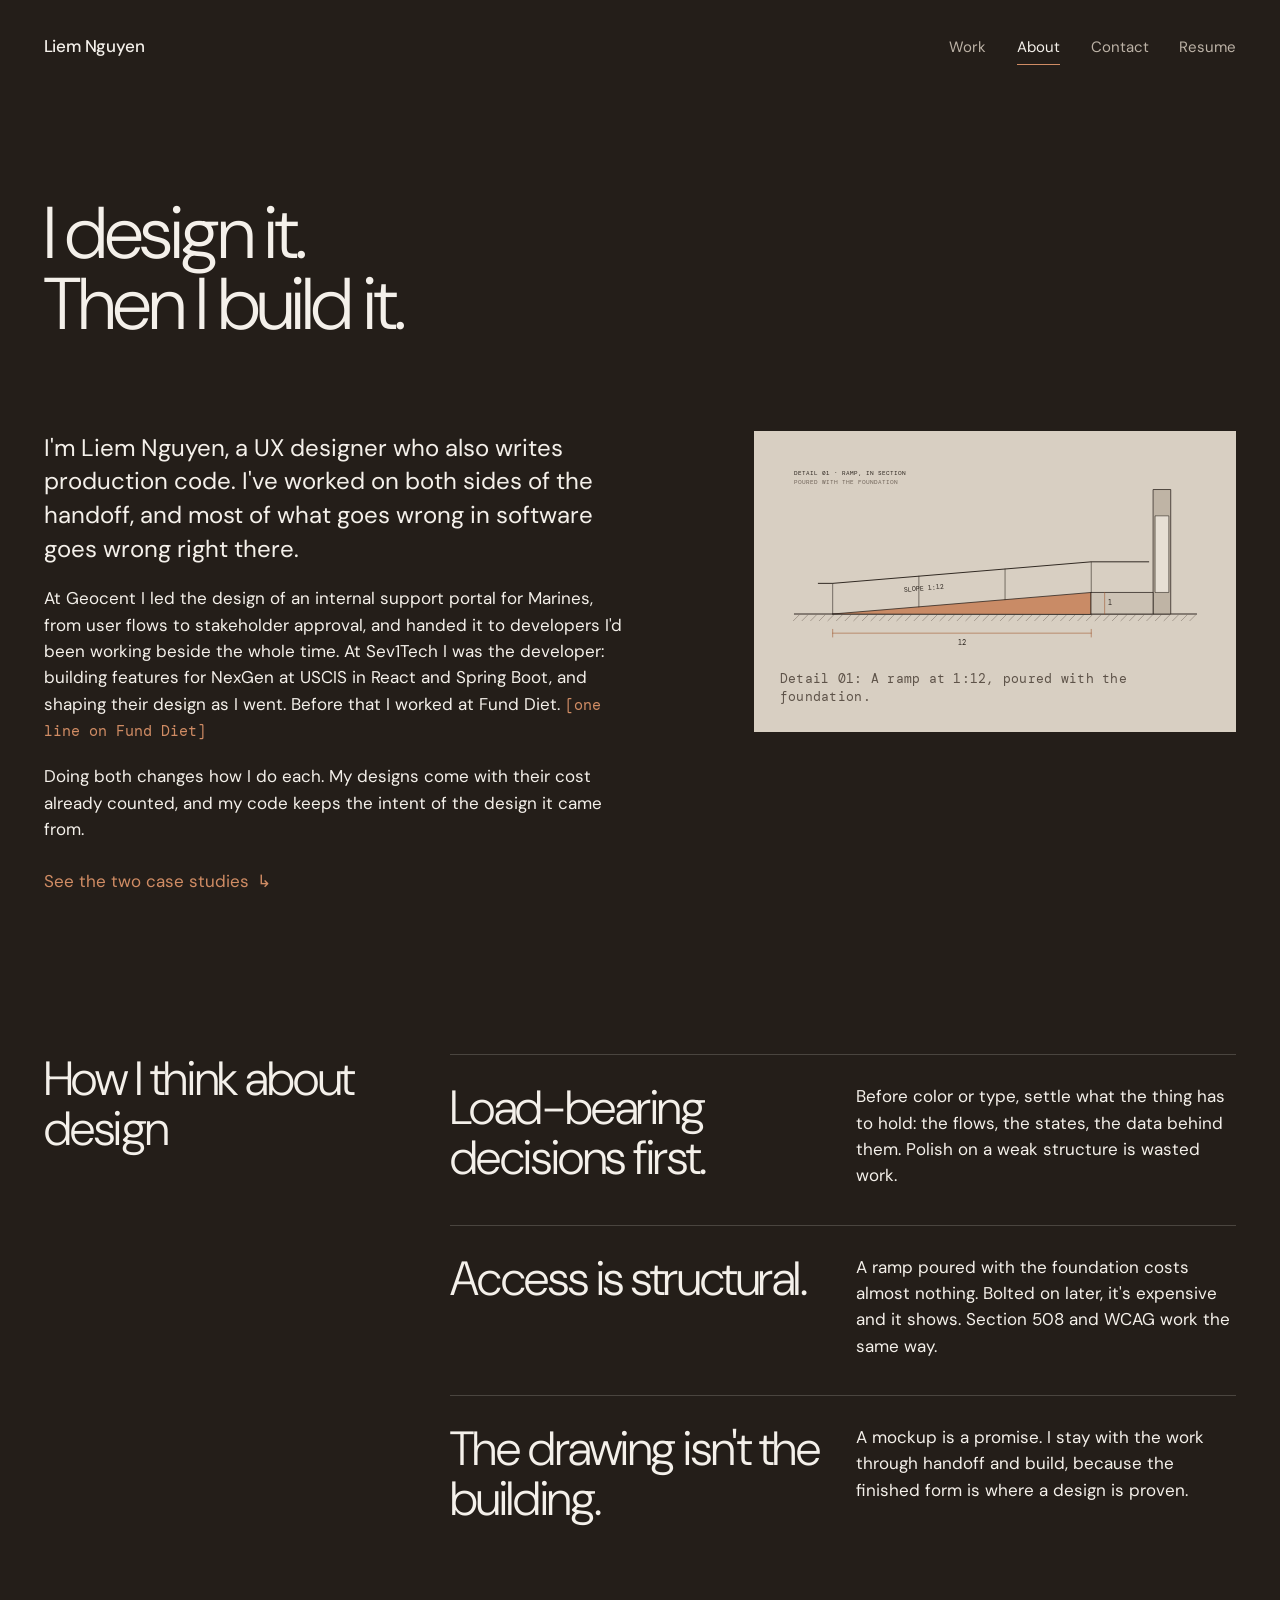
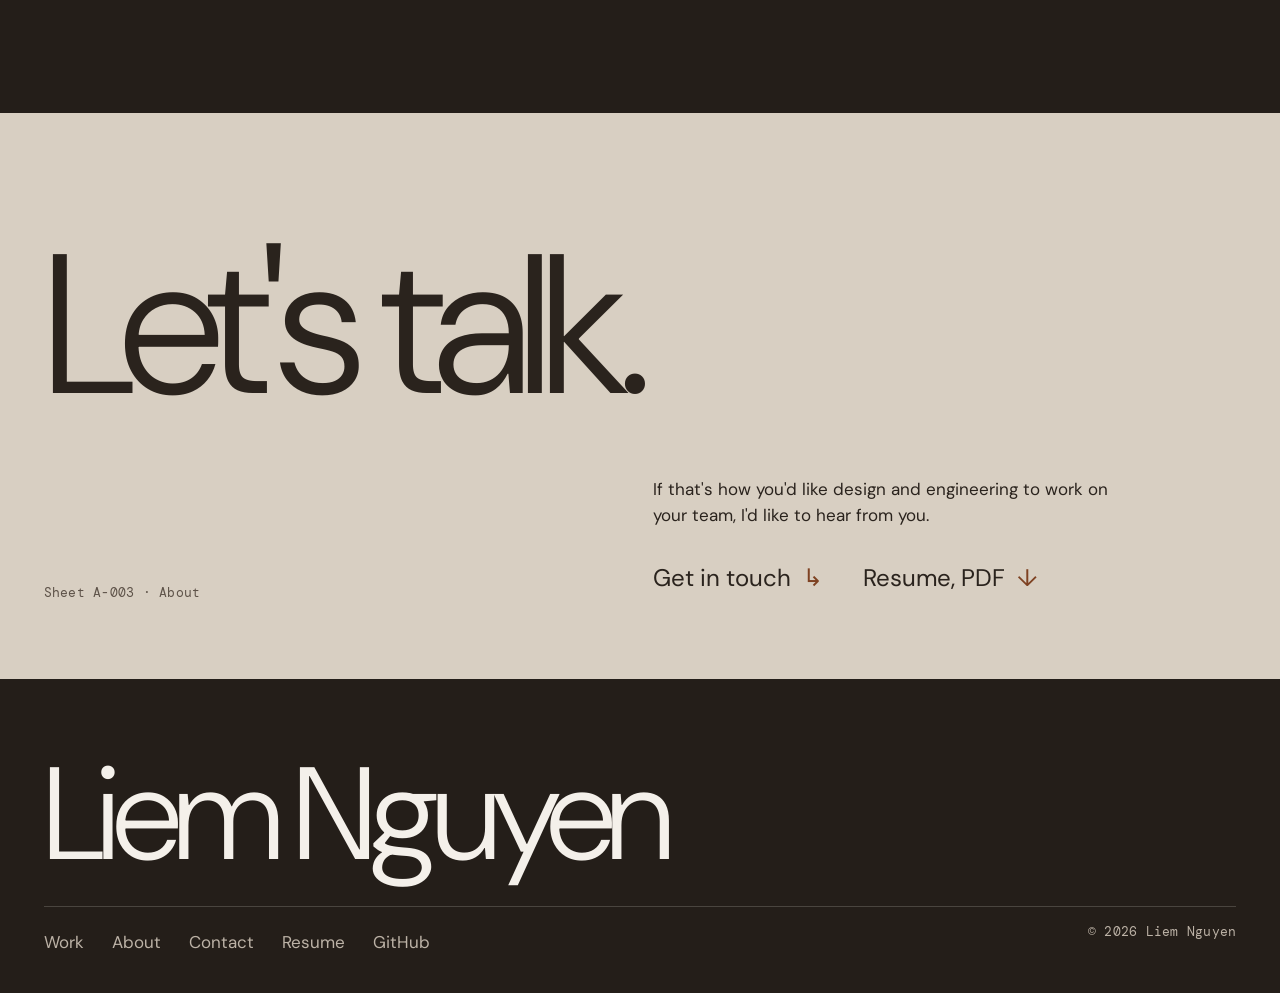
==== about.html @ 9d51a9f9 "Add resume site: Home, Work, About, Contact, printable resume Dark "software as architecture" design" ====
<!doctype html>
<html lang="en">
<head>
  <meta charset="utf-8">
  <meta name="viewport" content="width=device-width, initial-scale=1">
  <title>About · Liem Nguyen</title>
  <meta name="description" content="Liem Nguyen designs software and then builds it. How he thinks about design, structure and accessibility.">
  <meta name="theme-color" content="#241E19">
  <link rel="icon" href="assets/favicon.svg" type="image/svg+xml">
  <link rel="preconnect" href="https://fonts.googleapis.com">
  <link rel="preconnect" href="https://fonts.gstatic.com" crossorigin>
  <link rel="stylesheet" href="https://fonts.googleapis.com/css2?family=DM+Mono:wght@400&family=DM+Sans:opsz,wght@9..40,200..600&display=swap">
  <link rel="stylesheet" href="assets/css/site.css">
  <script src="assets/js/site.js" defer></script>
</head>
<body>
  <a class="skip" href="#main">Skip to content</a>
  <header class="site-header">
    <a class="wordmark" href="index.html">Liem Nguyen</a>
    <nav class="nav" aria-label="Primary">
      <a href="work.html">Work</a>
      <a href="about.html" aria-current="page">About</a>
      <a href="contact.html">Contact</a>
      <a href="resume.html">Resume</a>
    </nav>
  </header>

  <main id="main" class="wrap">
    <div class="page-head grid" data-reveal>
      <h1 class="display"><span>I design it.</span><span>Then I build it.</span></h1>
    </div>

    <div class="grid about-body">
      <div class="prose" data-reveal>
        <p>I'm Liem Nguyen, a UX designer who also writes production code. I've worked on both sides of the handoff, and most of what goes wrong in software goes wrong right there.</p>
        <p>At Geocent I led the design of an internal support portal for Marines, from user flows to stakeholder approval, and handed it to developers I'd been working beside the whole time. At Sev1Tech I was the developer: building features for NexGen at USCIS in React and Spring Boot, and shaping their design as I went. Before that I worked at Fund Diet. <span class="tbd">[one line on Fund Diet]</span></p>
        <p>Doing both changes how I do each. My designs come with their cost already counted, and my code keeps the intent of the design it came from.</p>
        <p><a class="link" href="work.html">See the two case studies <span class="arrow" aria-hidden="true">↳</span></a></p>
      </div>
      <figure class="plate on-paper plate-reveal">
        <!--fig:ramp--><svg class="drawing drawing--ramp" viewBox="0 0 900 420" role="img" aria-label="Section drawing of an accessible ramp rising at a slope of 1 to 12 to a level landing and a doorway, with a continuous handrail." preserveAspectRatio="xMidYMid meet" font-family="'DM Mono', ui-monospace, monospace"><g fill="none" stroke="#2A231D" stroke-width="1.2" stroke-linejoin="round" stroke-linecap="round"><line x1="30" y1="330" x2="870" y2="330" stroke-width="2"/><line x1="40" y1="332" x2="28" y2="344" stroke="#6E6257" stroke-width="1"/><line x1="58" y1="332" x2="46" y2="344" stroke="#6E6257" stroke-width="1"/><line x1="76" y1="332" x2="64" y2="344" stroke="#6E6257" stroke-width="1"/><line x1="94" y1="332" x2="82" y2="344" stroke="#6E6257" stroke-width="1"/><line x1="112" y1="332" x2="100" y2="344" stroke="#6E6257" stroke-width="1"/><line x1="130" y1="332" x2="118" y2="344" stroke="#6E6257" stroke-width="1"/><line x1="148" y1="332" x2="136" y2="344" stroke="#6E6257" stroke-width="1"/><line x1="166" y1="332" x2="154" y2="344" stroke="#6E6257" stroke-width="1"/><line x1="184" y1="332" x2="172" y2="344" stroke="#6E6257" stroke-width="1"/><line x1="202" y1="332" x2="190" y2="344" stroke="#6E6257" stroke-width="1"/><line x1="220" y1="332" x2="208" y2="344" stroke="#6E6257" stroke-width="1"/><line x1="238" y1="332" x2="226" y2="344" stroke="#6E6257" stroke-width="1"/><line x1="256" y1="332" x2="244" y2="344" stroke="#6E6257" stroke-width="1"/><line x1="274" y1="332" x2="262" y2="344" stroke="#6E6257" stroke-width="1"/><line x1="292" y1="332" x2="280" y2="344" stroke="#6E6257" stroke-width="1"/><line x1="310" y1="332" x2="298" y2="344" stroke="#6E6257" stroke-width="1"/><line x1="328" y1="332" x2="316" y2="344" stroke="#6E6257" stroke-width="1"/><line x1="346" y1="332" x2="334" y2="344" stroke="#6E6257" stroke-width="1"/><line x1="364" y1="332" x2="352" y2="344" stroke="#6E6257" stroke-width="1"/><line x1="382" y1="332" x2="370" y2="344" stroke="#6E6257" stroke-width="1"/><line x1="400" y1="332" x2="388" y2="344" stroke="#6E6257" stroke-width="1"/><line x1="418" y1="332" x2="406" y2="344" stroke="#6E6257" stroke-width="1"/><line x1="436" y1="332" x2="424" y2="344" stroke="#6E6257" stroke-width="1"/><line x1="454" y1="332" x2="442" y2="344" stroke="#6E6257" stroke-width="1"/><line x1="472" y1="332" x2="460" y2="344" stroke="#6E6257" stroke-width="1"/><line x1="490" y1="332" x2="478" y2="344" stroke="#6E6257" stroke-width="1"/><line x1="508" y1="332" x2="496" y2="344" stroke="#6E6257" stroke-width="1"/><line x1="526" y1="332" x2="514" y2="344" stroke="#6E6257" stroke-width="1"/><line x1="544" y1="332" x2="532" y2="344" stroke="#6E6257" stroke-width="1"/><line x1="562" y1="332" x2="550" y2="344" stroke="#6E6257" stroke-width="1"/><line x1="580" y1="332" x2="568" y2="344" stroke="#6E6257" stroke-width="1"/><line x1="598" y1="332" x2="586" y2="344" stroke="#6E6257" stroke-width="1"/><line x1="616" y1="332" x2="604" y2="344" stroke="#6E6257" stroke-width="1"/><line x1="634" y1="332" x2="622" y2="344" stroke="#6E6257" stroke-width="1"/><line x1="652" y1="332" x2="640" y2="344" stroke="#6E6257" stroke-width="1"/><line x1="670" y1="332" x2="658" y2="344" stroke="#6E6257" stroke-width="1"/><line x1="688" y1="332" x2="676" y2="344" stroke="#6E6257" stroke-width="1"/><line x1="706" y1="332" x2="694" y2="344" stroke="#6E6257" stroke-width="1"/><line x1="724" y1="332" x2="712" y2="344" stroke="#6E6257" stroke-width="1"/><line x1="742" y1="332" x2="730" y2="344" stroke="#6E6257" stroke-width="1"/><line x1="760" y1="332" x2="748" y2="344" stroke="#6E6257" stroke-width="1"/><line x1="778" y1="332" x2="766" y2="344" stroke="#6E6257" stroke-width="1"/><line x1="796" y1="332" x2="784" y2="344" stroke="#6E6257" stroke-width="1"/><line x1="814" y1="332" x2="802" y2="344" stroke="#6E6257" stroke-width="1"/><line x1="832" y1="332" x2="820" y2="344" stroke="#6E6257" stroke-width="1"/><line x1="850" y1="332" x2="838" y2="344" stroke="#6E6257" stroke-width="1"/><line x1="868" y1="332" x2="856" y2="344" stroke="#6E6257" stroke-width="1"/><polygon points="110,330 650,285 650,330" fill="#C98B66" stroke-width="1.6"/><rect x="650" y="285" width="130" height="45" fill="#CDC3B5" stroke-width="1.6"/><rect x="780" y="70" width="36" height="260" fill="#BFB4A5" stroke-width="1.6"/><rect x="784" y="125" width="28" height="160" fill="#E6DFD4"/><polyline points="80,266 110,266 650,221 770,221" stroke-width="2"/><line x1="110" y1="330" x2="110" y2="266"/><line x1="290" y1="315" x2="290" y2="251"/><line x1="470" y1="300" x2="470" y2="236"/><line x1="650" y1="285" x2="650" y2="221"/><g stroke="#A0582F"><line x1="110" y1="370" x2="650" y2="370"/><line x1="110" y1="362" x2="110" y2="378"/><line x1="650" y1="362" x2="650" y2="378"/><line x1="678" y1="330" x2="678" y2="285" stroke="#A0582F"/></g><text x="380" y="394" font-size="14" text-anchor="middle" fill="#2A231D" stroke="none">12</text><text x="686" y="312" font-size="14" fill="#2A231D" stroke="none">1</text><text x="260" y="284" font-size="14" fill="#2A231D" stroke="none" transform="rotate(-4.8 260 284)">SLOPE 1:12</text><text x="30" y="40" font-size="13" fill="#2A231D" stroke="none">DETAIL 01 · RAMP, IN SECTION</text><text x="30" y="58" font-size="12" fill="#6E6257" stroke="none">POURED WITH THE FOUNDATION</text></g></svg><!--/fig:ramp-->
        <figcaption class="label">Detail 01: A ramp at 1:12, poured with the foundation.</figcaption>
      </figure>
    </div>

    <section class="grid principles" aria-labelledby="pov-title">
      <div class="principles__head" data-reveal>
        <h2 id="pov-title" class="h2">How I think about design</h2>
      </div>
      <ol data-reveal>
        <li>
          <h3>Load-bearing decisions first.</h3>
          <p>Before color or type, settle what the thing has to hold: the flows, the states, the data behind them. Polish on a weak structure is wasted work.</p>
        </li>
        <li>
          <h3>Access is structural.</h3>
          <p>A ramp poured with the foundation costs almost nothing. Bolted on later, it's expensive and it shows. Section 508 and WCAG work the same way.</p>
        </li>
        <li>
          <h3>The drawing isn't the building.</h3>
          <p>A mockup is a promise. I stay with the work through handoff and build, because the finished form is where a design is proven.</p>
        </li>
      </ol>
    </section>
  </main>

  <section class="closing on-paper" aria-labelledby="cta-title">
    <div class="wrap grid">
      <h2 id="cta-title" class="monument" data-reveal><span>Let's talk.</span></h2>
      <p class="label">Sheet A-003 · About</p>
      <div class="closing__body" data-reveal>
        <p>If that's how you'd like design and engineering to work on your team, I'd like to hear from you.</p>
        <div class="closing__links">
          <a class="link" href="contact.html">Get in touch <span class="arrow" aria-hidden="true">↳</span></a>
          <a class="link" href="assets/Liem-Nguyen-Resume.pdf" download>Resume, PDF <span class="arrow" aria-hidden="true">↓</span></a>
        </div>
      </div>
    </div>
  </section>

  <footer class="site-footer">
    <p class="site-footer__name" aria-hidden="true">Liem Nguyen</p>
    <div class="site-footer__row">
      <ul aria-label="Footer">
        <li><a href="work.html">Work</a></li>
        <li><a href="about.html">About</a></li>
        <li><a href="contact.html">Contact</a></li>
        <li><a href="resume.html">Resume</a></li>
        <li><a href="https://github.com/leithemaster">GitHub</a></li>
      </ul>
      <p class="label">© 2026 Liem Nguyen</p>
    </div>
  </footer>
</body>
</html>
---- assets/css/site.css ----
﻿/* Liem Nguyen — site styles
   Ground: warm near-black. Ink: off-white. Plates: travertine paper. Accent: terracotta, links and emphasis only. */

:root {
  --ground: #241E19;
  --surface: #2C251F;
  --surface-2: #352D26;
  --ink: #F4F0EA;
  --ink-soft: #BCB2A6;      /* 7:1 on ground */
  --line: rgba(244, 240, 234, 0.18);
  --accent: #D08C64;        /* 5.9:1 on ground */
  --paper: #D8CFC2;         /* travertine */
  --paper-ink: #2A231D;
  --paper-soft: #5E5349;    /* 5.4:1 on paper */
  --paper-accent: #7E4222;  /* 5.1:1 on paper */

  --sans: 'DM Sans', ui-sans-serif, system-ui, sans-serif;
  --mono: 'DM Mono', ui-monospace, 'SFMono-Regular', Menlo, monospace;

  --t-label: 0.8125rem;                          /* 13px, mono labels only */
  --t-body: 1.0625rem;                           /* 17px */
  --t-lead: clamp(1.25rem, 1.05rem + 0.6vw, 1.5rem);
  --t-h2: clamp(2rem, 1.4rem + 2vw, 3.25rem);
  --t-display: clamp(2.375rem, 0.9rem + 4.6vw, 5.25rem);
  --t-monument: clamp(5.5rem, 2rem + 13vw, 15rem);

  --m: clamp(20px, 3.4vw, 56px);                 /* page margin */
  --gap: clamp(16px, 2vw, 32px);                 /* grid gap */
  --section: clamp(112px, 12vw, 208px);          /* space between sections */

  --ease: cubic-bezier(0.22, 0.61, 0.36, 1);
  --slow: 900ms;
  color-scheme: dark;
}

*, *::before, *::after { box-sizing: border-box; }
html { -webkit-text-size-adjust: 100%; text-size-adjust: 100%; scroll-behavior: smooth; }
@media (prefers-reduced-motion: reduce) { html { scroll-behavior: auto; } }
body {
  margin: 0;
  background: var(--ground);
  color: var(--ink);
  font-family: var(--sans);
  font-size: var(--t-body);
  line-height: 1.55;
  font-optical-sizing: auto;
  -webkit-font-smoothing: antialiased;
  text-rendering: optimizeLegibility;
}
img, svg { display: block; max-width: 100%; }
h1, h2, h3, p, ol, ul, dl, dd, figure, blockquote { margin: 0; }
ul, ol { padding: 0; list-style: none; }
::selection { background: var(--accent); color: var(--ground); }

a { color: inherit; text-decoration: none; }
:focus-visible { outline: 2px solid var(--accent); outline-offset: 4px; border-radius: 1px; }
.on-paper :focus-visible { outline-color: var(--paper-ink); }

.skip {
  position: absolute; left: var(--m); top: 12px; z-index: 20;
  padding: 10px 16px; background: var(--ink); color: var(--ground);
  transform: translateY(-200%);
}
.skip:focus-visible { transform: none; }
.sr-only { position: absolute; width: 1px; height: 1px; padding: 0; margin: -1px; overflow: hidden; clip: rect(0 0 0 0); white-space: nowrap; border: 0; }

/* ------------------------------------------------ type roles */
.label { font-family: var(--mono); font-size: var(--t-label); line-height: 1.4; letter-spacing: 0.02em; color: var(--ink-soft); }
.display {
  font-weight: 300; font-size: var(--t-display);
  line-height: 0.98; letter-spacing: -0.035em;
}
.display span { display: block; white-space: nowrap; }
.h2 { font-weight: 300; font-size: var(--t-h2); line-height: 1.04; letter-spacing: -0.03em; }
.h3 { font-weight: 500; font-size: var(--t-lead); line-height: 1.25; letter-spacing: -0.01em; }
.lead { font-size: var(--t-lead); line-height: 1.4; font-weight: 400; }
.soft { color: var(--ink-soft); }
.num { font-weight: 200; font-size: var(--t-monument); line-height: 0.8; letter-spacing: -0.06em; font-variant-numeric: tabular-nums; }
.tbd { color: var(--accent); font-family: var(--mono); font-size: max(13px, 0.875em); letter-spacing: 0; }
.on-paper .tbd { color: var(--paper-accent); }

/* text link with arrow */
.link {
  position: relative;
  display: inline-flex; align-items: baseline; gap: 0.5em;
  color: var(--accent);
  padding-block: 6px;
}
.link::after { content: ""; position: absolute; left: 0; right: 0; bottom: 2px; height: 1px; background: currentColor; transform: scaleX(0); transform-origin: left; transition: transform 500ms var(--ease); }
.link .arrow { display: inline-block; transition: transform 500ms var(--ease); }
.link:hover::after, .link:focus-visible::after { transform: scaleX(1); }
.link:hover .arrow, .link:focus-visible .arrow { transform: translate(4px, 2px); }
.on-paper .link { color: var(--paper-ink); }
.prose a:not(.link) { color: var(--accent); text-decoration: underline; text-underline-offset: 3px; text-decoration-thickness: 1px; }

/* ------------------------------------------------ frame */
.wrap { padding-inline: var(--m); }
.grid { display: grid; grid-template-columns: repeat(12, minmax(0, 1fr)); column-gap: var(--gap); }
.section { padding-block: var(--section) 0; }
.band { background: var(--surface); padding-block: var(--section); margin-top: var(--section); }
.band + .section { padding-top: var(--section); }
.rule { border: 0; border-top: 1px solid var(--line); margin: 0; }

/* header */
.site-header {
  display: flex; align-items: baseline; justify-content: space-between; gap: 24px;
  padding: 28px var(--m);
  position: relative; z-index: 5;
}
.wordmark { font-weight: 500; letter-spacing: -0.01em; font-size: 1.0625rem; }
.nav { display: flex; gap: clamp(18px, 2.4vw, 36px); font-size: 0.9375rem; }
.nav a { position: relative; padding-block: 8px; color: var(--ink-soft); transition: color 300ms var(--ease); }
.nav a:hover, .nav a:focus-visible, .nav a[aria-current="page"] { color: var(--ink); }
.nav a[aria-current="page"]::after { content: ""; position: absolute; left: 0; right: 0; bottom: 2px; height: 1px; background: var(--accent); }

/* ------------------------------------------------ home hero */
.hero { display: grid; grid-template-columns: 1fr 1fr; min-height: 100svh; }
.hero__plate { position: relative; background: var(--paper); overflow: hidden; min-height: 100%; }
.hero__plate .drawing { position: absolute; inset: 4% 4% 12%; width: 92%; height: 84%; will-change: transform; }
.hero__plate figcaption { position: absolute; left: var(--m); right: var(--m); bottom: 28px; color: var(--paper-soft); display: flex; justify-content: space-between; gap: 24px; }
.hero__plate figcaption .label { color: var(--paper-soft); }
.hero__panel { display: flex; flex-direction: column; background: var(--ground); }
.site-header--home { position: absolute; top: 0; left: 50%; right: 0; }
.hero__panel { padding-top: 96px; }
.hero__body { flex: 1; display: flex; flex-direction: column; justify-content: center; padding: 6vh var(--m) 4vh; gap: 28px; }
.hero__body .lead { max-width: 30ch; color: var(--ink-soft); }
.hero__aside { display: flex; align-items: end; gap: 24px; margin-top: 4vh; }
.hero__thumb { width: clamp(150px, 13vw, 200px); background: var(--paper); flex: none; }
.hero__thumb .drawing { width: 100%; height: auto; }
.hero__aside .label { max-width: 22ch; }
.titleblock {
  display: grid; grid-template-columns: 1.4fr 1fr auto; gap: 16px;
  border-top: 1px solid var(--line); margin-inline: var(--m); padding-block: 16px 24px;
}
.titleblock > * { min-width: 0; }

/* ------------------------------------------------ strengths */
.strengths__head { grid-column: 1 / span 4; }
.strengths__list { grid-column: 5 / -1; }
.strengths__list li {
  display: grid; grid-template-columns: minmax(0, 1fr) minmax(0, 1fr); gap: var(--gap);
  padding-block: 28px 32px; border-top: 1px solid var(--line);
}
.strengths__list li:last-child { border-bottom: 1px solid var(--line); }
.strengths__list .h3 { font-size: var(--t-h2); font-weight: 300; letter-spacing: -0.03em; line-height: 1.04; }
.strengths__list p { max-width: 40ch; }
.strengths__list .label { margin-top: 10px; }

/* ------------------------------------------------ project rows (home) and sheets */
.work-head { display: flex; justify-content: space-between; align-items: end; gap: 24px; margin-bottom: clamp(48px, 6vw, 88px); }
.work-head p { max-width: 44ch; }
.project { align-items: start; row-gap: 32px; }
.project + .project { margin-top: clamp(96px, 10vw, 176px); }
.project__num { grid-column: 1 / span 2; color: var(--ink); }
.project__plate { grid-column: 3 / span 6; background: var(--paper); padding: clamp(16px, 2vw, 32px); }
.project__text { grid-column: 9 / -1; display: grid; gap: 20px; align-content: start; padding-top: 8px; }
.project--flip .project__plate { grid-column: 6 / span 7; grid-row: 1; }
.project--flip .project__num { grid-column: 1 / span 2; grid-row: 1; }
.project--flip .project__text { grid-column: 1 / span 4; grid-row: 1; padding-top: clamp(120px, 12vw, 220px); }
.project__plate .drawing { width: 100%; height: auto; }
.project__plate figcaption { margin-top: 14px; color: var(--paper-soft); }
.meta { display: grid; gap: 6px; }
.meta div { display: grid; grid-template-columns: 6.5em 1fr; gap: 12px; }
.meta dt { font-family: var(--mono); font-size: var(--t-label); color: var(--ink-soft); padding-top: 3px; }

/* timeline as a dimension string */
.timeline__head { grid-column: 1 / span 4; }
.timeline__body { grid-column: 5 / -1; }
.dimstring { display: grid; grid-template-columns: 1fr 3fr 2fr; margin-top: 8px; }
.dimstring li { position: relative; padding: 0 16px 0 0; }
.dimstring .bar { position: relative; height: 32px; margin-bottom: 20px; }
.dimstring .bar::before { content: ""; position: absolute; left: 0; right: 0; top: 50%; border-top: 1px solid var(--ink-soft); }
.dimstring .bar::after { content: ""; position: absolute; left: 0; top: 6px; bottom: 6px; border-left: 1px solid var(--ink); }
.dimstring li:last-child .bar { margin-right: -16px; }
.dimstring li:last-child .bar > i { position: absolute; right: 0; top: 6px; bottom: 6px; border-left: 1px solid var(--ink); }
.dimstring .bar span { position: absolute; left: 10px; top: -14px; background: var(--ground); padding-right: 8px; }
.dimstring li.is-current .bar::before { border-top: 2px solid var(--accent); }
.dimstring h3 { font-size: var(--t-lead); font-weight: 500; letter-spacing: -0.01em; line-height: 1.2; }
.dimstring p { margin-top: 6px; }

/* faq as reading text */
.faq__head { grid-column: 1 / span 3; }
.faq__body { grid-column: 5 / -1; columns: 2; column-gap: clamp(32px, 4vw, 64px); }
.faq__body p { break-inside: avoid; margin-bottom: 24px; max-width: 42ch; }
.faq__body strong { font-weight: 500; }

/* closing call to action on paper */
.closing { background: var(--paper); color: var(--paper-ink); margin-top: var(--section); padding-block: clamp(80px, 10vw, 160px) clamp(56px, 6vw, 96px); }
.closing .monument { font-weight: 300; font-size: var(--t-monument); line-height: 0.86; letter-spacing: -0.055em; grid-column: 1 / -1; }
.closing__body { grid-column: 7 / -1; display: grid; gap: 24px; margin-top: clamp(40px, 5vw, 72px); }
.closing__body p { max-width: 40ch; }
.closing__links { display: flex; flex-wrap: wrap; gap: 8px 40px; }
.closing .link { color: var(--paper-ink); font-size: var(--t-lead); }
.closing .link .arrow { color: var(--paper-accent); }
.closing .label { color: var(--paper-soft); grid-column: 1 / span 5; align-self: end; }

/* footer */
.site-footer { padding: clamp(56px, 6vw, 96px) var(--m) 32px; }
.site-footer__name { font-weight: 300; font-size: clamp(3rem, 1rem + 9vw, 10rem); line-height: 0.9; letter-spacing: -0.055em; white-space: nowrap; transform-origin: left bottom; }
.site-footer__row { display: flex; flex-wrap: wrap; justify-content: space-between; gap: 16px 32px; margin-top: 32px; padding-top: 16px; border-top: 1px solid var(--line); }
.site-footer__row ul { display: flex; flex-wrap: wrap; gap: 8px 28px; }
.site-footer__row a { color: var(--ink-soft); padding-block: 6px; display: inline-block; transition: color 300ms var(--ease), transform 300ms var(--ease); }
.site-footer__row a:hover, .site-footer__row a:focus-visible { color: var(--ink); }

/* ------------------------------------------------ inner pages */
.page-head { padding-top: clamp(48px, 8vw, 128px); }
.page-head h1 { grid-column: 1 / span 8; }
.page-head .lead { grid-column: 1 / span 7; margin-top: 32px; color: var(--ink-soft); max-width: 34ch; }
.page-head .label { grid-column: 9 / -1; align-self: end; }

/* work page case study */
.case { padding-top: var(--section); scroll-margin-top: 24px; }
.case__head { align-items: end; row-gap: 24px; }
.case__head .num { grid-column: 1 / span 3; }
.case__head h2 { grid-column: 4 / span 6; }
.case__head .meta { grid-column: 10 / -1; }
.case__summary { margin-top: clamp(40px, 5vw, 72px); row-gap: 28px; }
.case__summary > div { grid-column: span 4; padding-top: 16px; border-top: 1px solid var(--line); }
.case__summary dt { margin-bottom: 8px; }
.case__summary dd { max-width: 34ch; }
.sheet { margin-top: clamp(40px, 5vw, 72px); background: var(--paper); color: var(--paper-ink); padding: clamp(20px, 3vw, 48px); }
.sheet .drawing { width: 100%; height: auto; }
.sheet .drawing [data-part] { transition: opacity 600ms var(--ease); }
.sheet[data-stage="site"] [data-part]:not([data-part="site"]),
.sheet[data-stage="plan"] [data-part]:not([data-part="plan"]),
.sheet[data-stage="structure"] [data-part]:not([data-part="structure"]),
.sheet[data-stage="form"] [data-part]:not([data-part="form"]) { opacity: 0.18; }
.sheet__bar { display: flex; flex-wrap: wrap; align-items: center; justify-content: space-between; gap: 16px 32px; margin-top: 20px; padding-top: 16px; border-top: 1px solid rgba(42, 35, 29, 0.25); }
.stages { display: flex; flex-wrap: wrap; gap: 4px; }
.stages button {
  font: inherit; font-family: var(--mono); font-size: var(--t-label); letter-spacing: 0.02em;
  color: var(--paper-ink); background: transparent; border: 1px solid rgba(42, 35, 29, 0.35);
  padding: 10px 14px; min-height: 44px; cursor: pointer; border-radius: 0;
  transition: background-color 300ms var(--ease), color 300ms var(--ease), border-color 300ms var(--ease);
}
.stages button:hover { border-color: var(--paper-ink); }
.stages button[aria-pressed="true"] { background: var(--paper-ink); color: var(--paper); border-color: var(--paper-ink); }
.stages:not(.is-live) { display: none; }
.sheet__note { color: var(--paper-soft); min-height: 1.4em; max-width: 60ch; }
.sheet figcaption.label { color: var(--paper-soft); }

.case details { margin-top: 40px; }
.case summary {
  list-style: none; cursor: pointer; display: inline-flex; align-items: baseline; gap: 12px;
  color: var(--accent); padding-block: 10px; font-size: var(--t-lead);
}
.case summary::-webkit-details-marker { display: none; }
.case summary .arrow { display: inline-block; transition: transform 400ms var(--ease); }
.case details[open] summary .arrow { transform: rotate(90deg); }
.case summary:hover .when-closed { text-decoration: underline; text-underline-offset: 4px; text-decoration-thickness: 1px; }
.case details .when-open { display: none; }
.case details[open] .when-open { display: inline; }
.case details[open] .when-closed { display: none; }
.chapters { margin-top: 32px; }
.chapter { padding-block: 28px; border-top: 1px solid var(--line); }
.chapter .label { grid-column: 1 / span 3; padding-top: 4px; }
.chapter h3 { grid-column: 4 / span 3; }
.chapter .prose { grid-column: 7 / -1; display: grid; gap: 14px; max-width: 58ch; }
.stack { display: flex; flex-wrap: wrap; gap: 6px 18px; }
.stack li { font-family: var(--mono); font-size: var(--t-label); color: var(--ink-soft); }

/* about */
.about-body { margin-top: clamp(56px, 7vw, 112px); row-gap: 40px; }
.about-body .prose { grid-column: 1 / span 6; display: grid; gap: 20px; max-width: 56ch; }
.about-body .prose p:first-child { font-size: var(--t-lead); line-height: 1.4; }
.about-body .plate { grid-column: 8 / -1; background: var(--paper); padding: clamp(16px, 2vw, 28px); align-self: start; }
.about-body .plate figcaption { margin-top: 12px; color: var(--paper-soft); }
.principles { margin-top: var(--section); }
.principles__head { grid-column: 1 / span 4; }
.principles ol { grid-column: 5 / -1; }
.principles li { display: grid; grid-template-columns: minmax(0, 1fr) minmax(0, 1fr); gap: var(--gap); padding-block: 28px 36px; border-top: 1px solid var(--line); }
.principles li h3 { font-size: var(--t-h2); font-weight: 300; letter-spacing: -0.03em; line-height: 1.04; }
.principles li p { max-width: 40ch; }

/* contact */
.contact-list { margin-top: clamp(56px, 7vw, 112px); }
.contact-list li { display: grid; grid-template-columns: repeat(12, minmax(0, 1fr)); column-gap: var(--gap); align-items: baseline; padding-block: 24px 28px; border-top: 1px solid var(--line); }
.contact-list li:last-child { border-bottom: 1px solid var(--line); }
.contact-list .label { grid-column: 1 / span 3; }
.contact-list .value { grid-column: 4 / -1; font-size: var(--t-h2); font-weight: 300; letter-spacing: -0.03em; line-height: 1.1; overflow-wrap: anywhere; }
.contact-list .value a { display: inline-flex; gap: 0.35em; align-items: baseline; padding-block: 4px; transition: color 300ms var(--ease); }
.contact-list .value a:hover, .contact-list .value a:focus-visible { color: var(--accent); }
.contact-list .value .arrow { color: var(--accent); font-size: 0.6em; transition: transform 500ms var(--ease); }
.contact-list .value a:hover .arrow, .contact-list .value a:focus-visible .arrow { transform: translate(4px, 2px); }
.contact-list .value .tbd { font-family: inherit; font-size: inherit; letter-spacing: inherit; }
.contact-note { margin-top: 40px; }
.contact-note p { grid-column: 4 / span 6; max-width: 52ch; }

/* contact split */
.contact-layout { align-items: start; }
.contact-layout__main { grid-column: 1 / span 7; }
.contact-layout__plate { grid-column: 9 / -1; margin-top: clamp(48px, 8vw, 128px); background: var(--paper); padding: clamp(20px, 2.4vw, 36px); position: sticky; top: 32px; }
.contact-layout__plate .drawing { width: 100%; height: auto; }
.contact-layout__plate figcaption { margin-top: 14px; color: var(--paper-soft); }
.contact-layout .page-head h1, .contact-layout .page-head .lead { grid-column: 1 / -1; }
.contact-layout .contact-list li { grid-template-columns: repeat(7, minmax(0, 1fr)); }
.contact-layout .contact-list .label { grid-column: 1 / span 2; }
.contact-layout .contact-list .value { grid-column: 3 / -1; }
.contact-layout .contact-note p { grid-column: 3 / -1; }
.contact-layout .contact-note { grid-template-columns: repeat(7, minmax(0, 1fr)); }
@media (max-width: 1080px) {
  .contact-layout__main { grid-column: 1 / -1; }
  .contact-layout__plate { grid-column: 3 / span 8; position: static; }
}
@media (max-width: 760px) {
  .contact-layout__plate { grid-column: 1 / -1; }
  .contact-layout .contact-list li, .contact-layout .contact-note { grid-template-columns: 1fr; }
  .contact-layout .contact-list .label, .contact-layout .contact-list .value, .contact-layout .contact-note p { grid-column: 1 / -1; }
}

/* ------------------------------------------------ motion */
.js [data-reveal] > * { opacity: 0; transform: translateY(24px); transition: opacity var(--slow) var(--ease), transform var(--slow) var(--ease); transition-delay: calc(var(--i, 0) * 80ms); }
.js [data-reveal].is-in > * { opacity: 1; transform: none; }
.js .plate-reveal > .drawing { clip-path: inset(0 0 100% 0); transition: clip-path 1400ms var(--ease); }
.js .plate-reveal.is-in > .drawing { clip-path: inset(0 0 0 0); }

@supports (animation-timeline: view()) {
  .site-footer__name { animation: settle linear both; animation-timeline: view(); animation-range: entry 0% cover 40%; }
  @keyframes settle { from { transform: scale(0.94); opacity: 0.4; } to { transform: scale(1); opacity: 1; } }
}

@media (prefers-reduced-motion: reduce) {
  *, *::before, *::after { transition-duration: 1ms !important; animation: none !important; }
  .js [data-reveal] > *, .js .plate-reveal > .drawing { opacity: 1; transform: none; clip-path: none; }
}

/* ------------------------------------------------ tablet */
@media (max-width: 1080px) {
  .strengths__head, .timeline__head, .faq__head, .principles__head { grid-column: 1 / -1; margin-bottom: 40px; }
  .strengths__list, .timeline__body, .faq__body, .principles ol { grid-column: 1 / -1; }
  .project__num, .project--flip .project__num { grid-column: 1 / -1; grid-row: auto; }
  .project__plate, .project--flip .project__plate { grid-column: 1 / -1; grid-row: auto; }
  .project__text, .project--flip .project__text { grid-column: 1 / span 9; grid-row: auto; padding-top: 0; }
  .case__head .num { grid-column: 1 / -1; }
  .case__head h2 { grid-column: 1 / span 8; }
  .case__head .meta { grid-column: 9 / -1; }
  .chapter .label { grid-column: 1 / span 3; }
  .chapter h3 { grid-column: 4 / -1; }
  .chapter .prose { grid-column: 4 / -1; margin-top: 12px; }
  .about-body .prose { grid-column: 1 / span 7; }
  .about-body .plate { grid-column: 8 / -1; }
  .closing__body { grid-column: 5 / -1; }
  .closing .label { grid-column: 1 / span 4; }
}

/* ------------------------------------------------ phone */
@media (max-width: 760px) {
  :root { --t-body: 1.0625rem; }
  .site-header { flex-direction: column; align-items: flex-start; gap: 6px; padding-block: 20px 16px; }
  .nav { gap: 22px; }
  .hero { grid-template-columns: 1fr; min-height: 0; }
  .hero__plate { order: 2; aspect-ratio: 4 / 5; min-height: 0; }
  .hero__plate .drawing { inset: 2% 2% 12%; width: 96%; height: 86%; }
  .hero__plate { aspect-ratio: auto; display: flex; flex-direction: column; }
  .hero__plate .drawing { position: relative; inset: auto; width: 100%; height: auto; aspect-ratio: 760 / 860; padding: 8px; }
  .hero__plate figcaption { position: static; flex-direction: column; gap: 4px; padding: 0 var(--m) 20px; }
  .site-header--home { position: relative; left: auto; }
  .hero__panel { display: contents; padding-top: 0; }
  .hero__body { order: 1; padding-block: 24px 48px; gap: 20px; }
  .hero__aside { margin-top: 16px; }
  .hero__thumb { width: 132px; }
  .titleblock { order: 3; grid-template-columns: 1fr 1fr; padding-block: 16px 0; }
  .titleblock > :last-child { grid-column: 1 / -1; }
  .strengths__list li, .principles li { grid-template-columns: 1fr; gap: 12px; }
  .work-head { flex-direction: column; align-items: start; }
  .project__text, .project--flip .project__text { grid-column: 1 / -1; }
  .dimstring { grid-template-columns: 1fr; }
  .dimstring li { padding: 0 0 28px 24px; border-left: 1px solid var(--ink-soft); }
  .dimstring li.is-current { border-left: 2px solid var(--accent); }
  .dimstring .bar { height: auto; margin: 0 0 8px; }
  .dimstring .bar::before, .dimstring .bar::after, .dimstring li:last-child .bar > i { display: none; }
  .dimstring .bar span { position: static; padding: 0; }
  .faq__body { columns: 1; }
  .closing__body, .closing .label { grid-column: 1 / -1; }
  .closing .label { margin-top: 40px; }
  .page-head h1, .page-head .lead, .page-head .label { grid-column: 1 / -1; }
  .page-head .label { margin-top: 24px; }
  .case__head h2, .case__head .meta { grid-column: 1 / -1; }
  .case__summary > div { grid-column: 1 / -1; }
  .chapter .label, .chapter h3, .chapter .prose { grid-column: 1 / -1; }
  .chapter h3 { margin-top: 6px; }
  .sheet { margin-inline: calc(var(--m) * -1); padding: 20px; }
  .sheet__bar { flex-direction: column; align-items: stretch; }
  .stages button { flex: 1 1 auto; }
  .about-body .prose, .about-body .plate { grid-column: 1 / -1; }
  .contact-list .label, .contact-list .value, .contact-note p { grid-column: 1 / -1; }
  .contact-list .value { margin-top: 8px; }
}
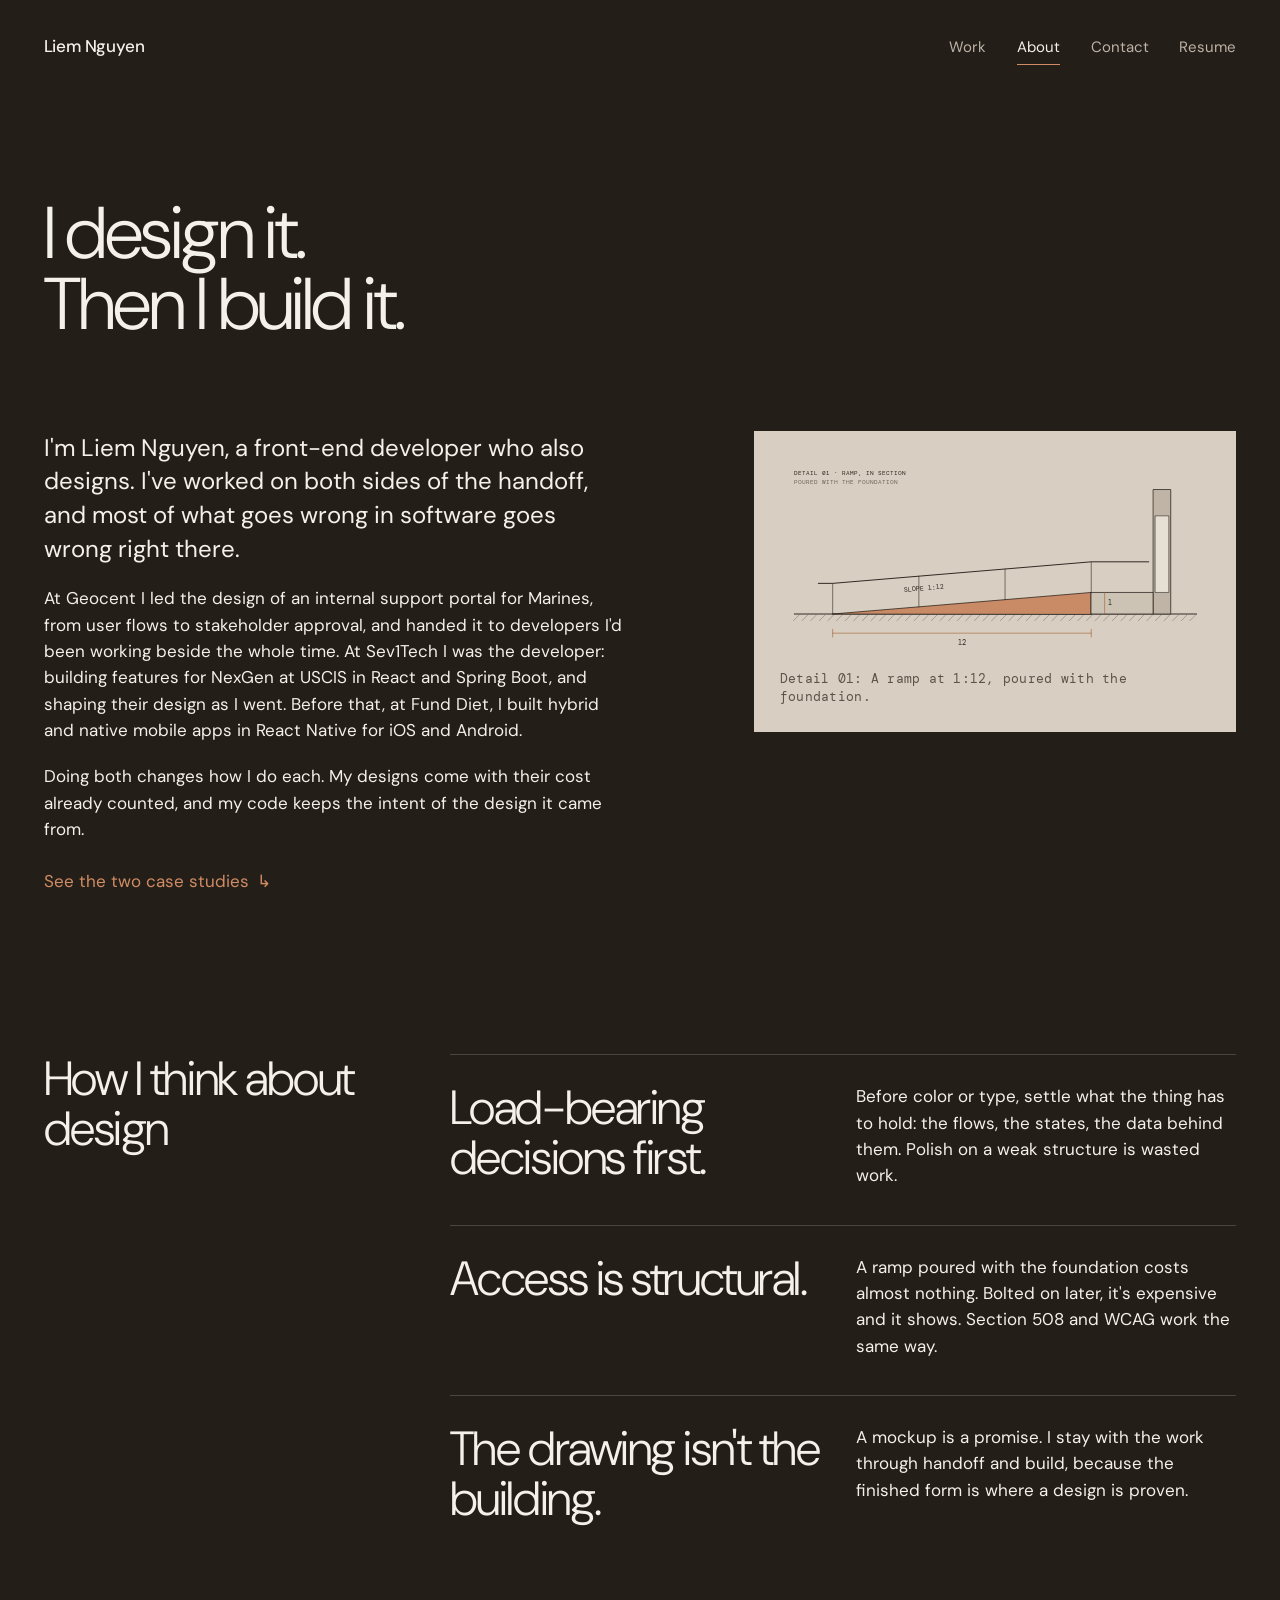
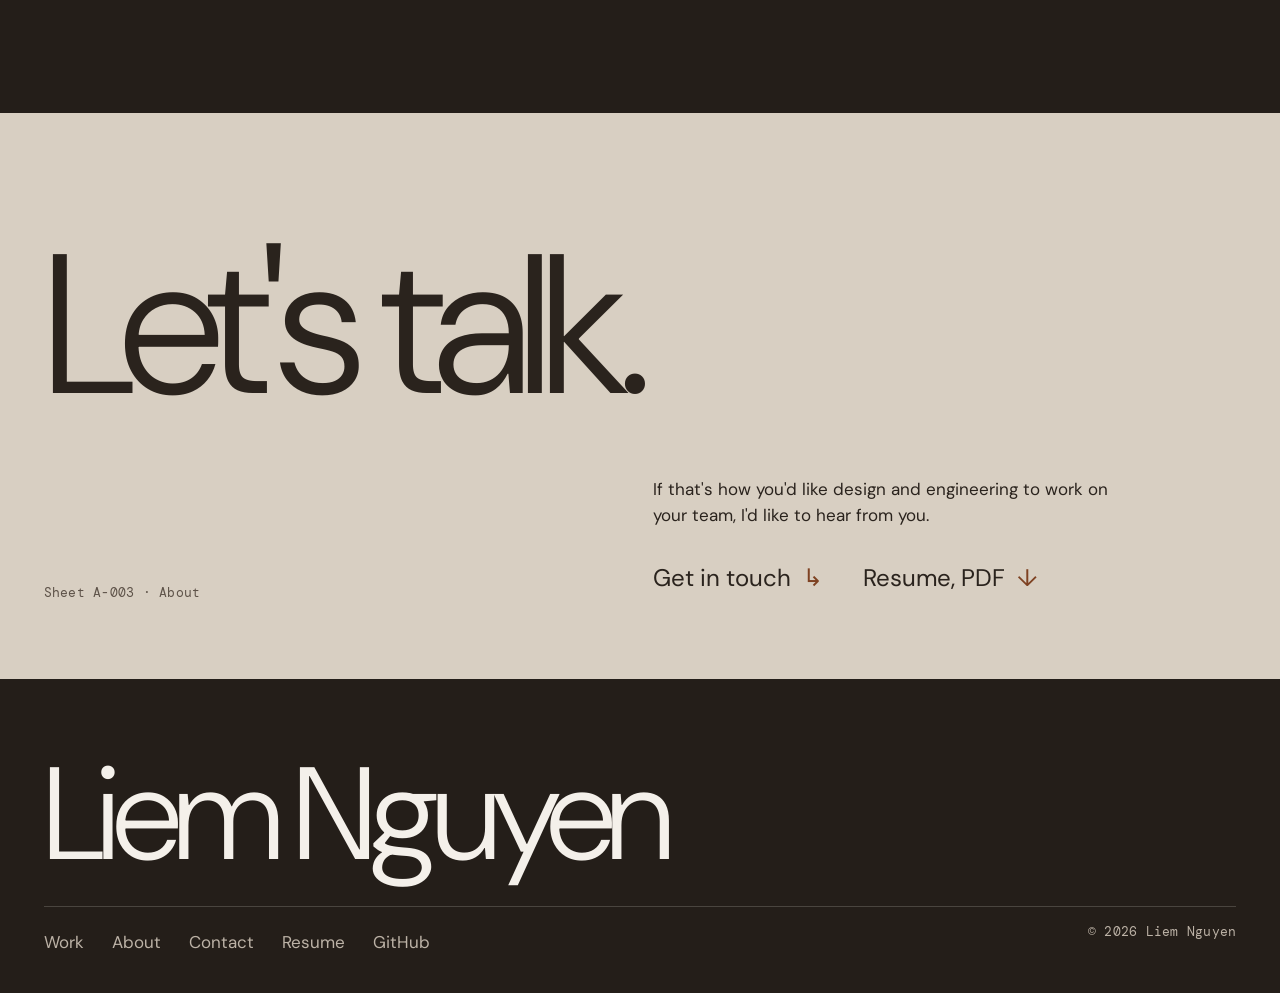
==== commit 08113793: "Retarget resume and site copy for front-end developer roles - Resume: front-end headline and summary" ====
--- a/about.html
+++ b/about.html
@@ -32,8 +32,8 @@
 
     <div class="grid about-body">
       <div class="prose" data-reveal>
-        <p>I'm Liem Nguyen, a UX designer who also writes production code. I've worked on both sides of the handoff, and most of what goes wrong in software goes wrong right there.</p>
-        <p>At Geocent I led the design of an internal support portal for Marines, from user flows to stakeholder approval, and handed it to developers I'd been working beside the whole time. At Sev1Tech I was the developer: building features for NexGen at USCIS in React and Spring Boot, and shaping their design as I went. Before that I worked at Fund Diet. <span class="tbd">[one line on Fund Diet]</span></p>
+        <p>I'm Liem Nguyen, a front-end developer who also designs. I've worked on both sides of the handoff, and most of what goes wrong in software goes wrong right there.</p>
+        <p>At Geocent I led the design of an internal support portal for Marines, from user flows to stakeholder approval, and handed it to developers I'd been working beside the whole time. At Sev1Tech I was the developer: building features for NexGen at USCIS in React and Spring Boot, and shaping their design as I went. Before that, at Fund Diet, I built hybrid and native mobile apps in React Native for iOS and Android.</p>
         <p>Doing both changes how I do each. My designs come with their cost already counted, and my code keeps the intent of the design it came from.</p>
         <p><a class="link" href="work.html">See the two case studies <span class="arrow" aria-hidden="true">↳</span></a></p>
       </div>
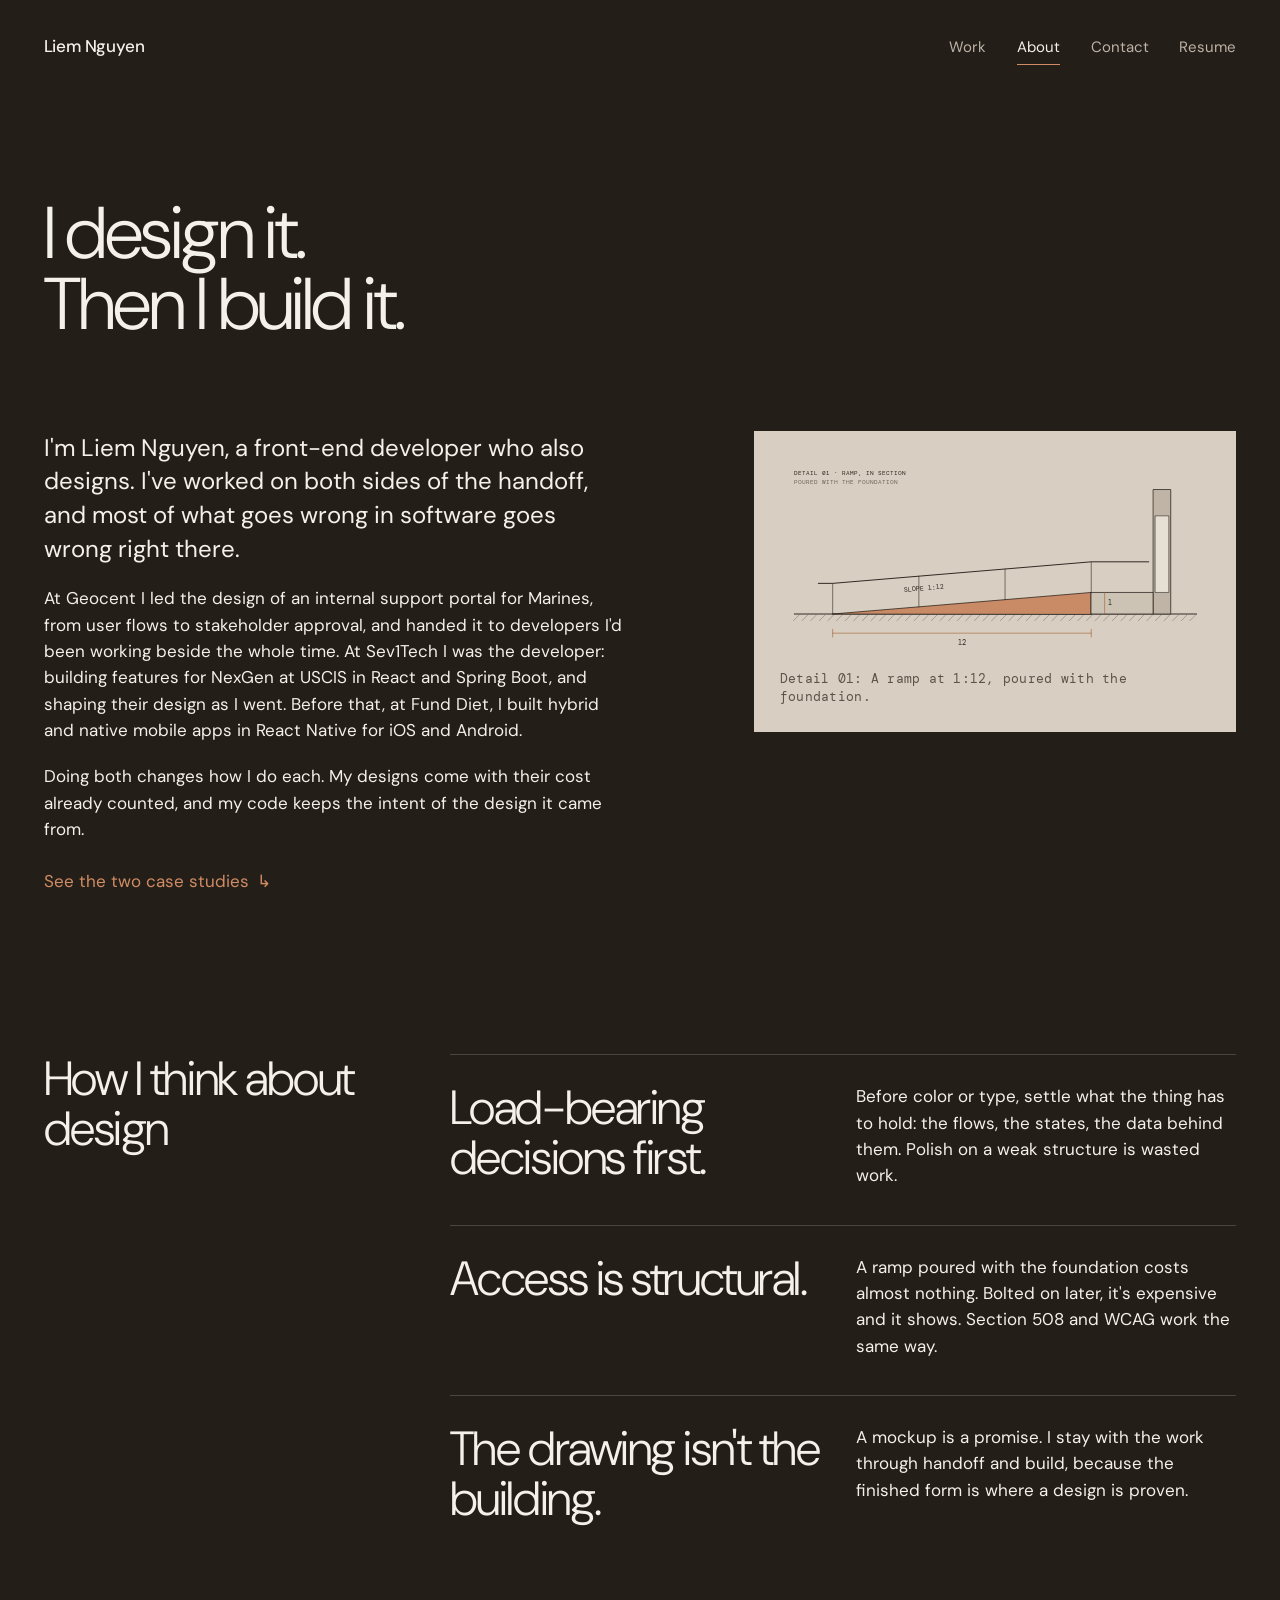
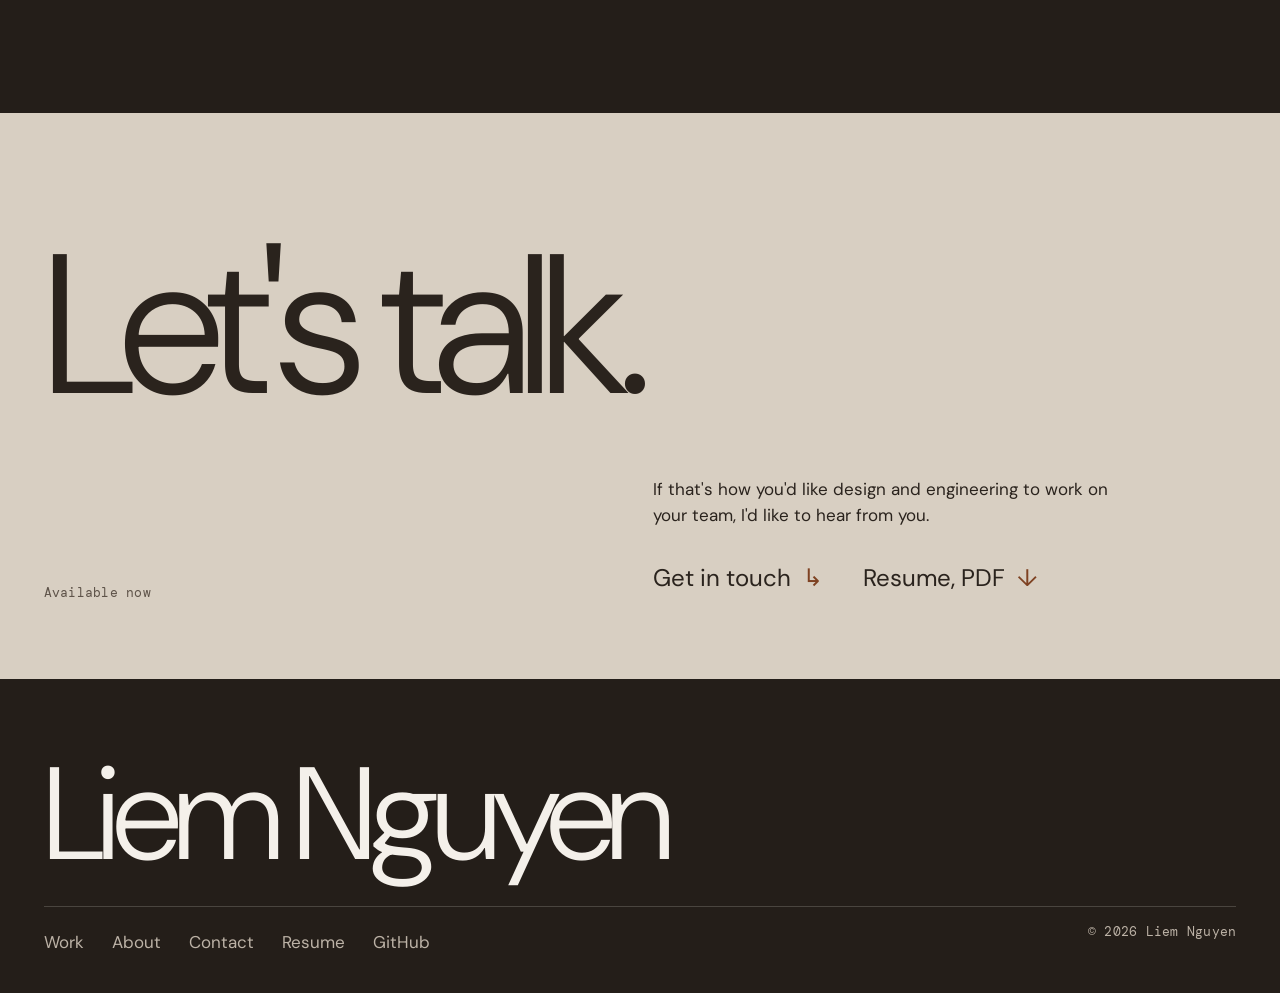
==== commit 1de66489: "Polish site copy, styles, and resume before publishing" ====
--- a/about.html
+++ b/about.html
@@ -67,7 +67,7 @@
   <section class="closing on-paper" aria-labelledby="cta-title">
     <div class="wrap grid">
       <h2 id="cta-title" class="monument" data-reveal><span>Let's talk.</span></h2>
-      <p class="label">Sheet A-003 · About</p>
+      <p class="label">Available now</p>
       <div class="closing__body" data-reveal>
         <p>If that's how you'd like design and engineering to work on your team, I'd like to hear from you.</p>
         <div class="closing__links">
--- a/assets/css/site.css
+++ b/assets/css/site.css
@@ -1,4 +1,4 @@
-﻿/* Liem Nguyen — site styles
+/* Liem Nguyen — site styles
    Ground: warm near-black. Ink: off-white. Plates: travertine paper. Accent: terracotta, links and emphasis only. */
 
 :root {
@@ -107,7 +107,7 @@
   padding: 28px var(--m);
   position: relative; z-index: 5;
 }
-.wordmark { font-weight: 500; letter-spacing: -0.01em; font-size: 1.0625rem; }
+.wordmark { white-space: nowrap; font-weight: 500; letter-spacing: -0.01em; font-size: 1.0625rem; }
 .nav { display: flex; gap: clamp(18px, 2.4vw, 36px); font-size: 0.9375rem; }
 .nav a { position: relative; padding-block: 8px; color: var(--ink-soft); transition: color 300ms var(--ease); }
 .nav a:hover, .nav a:focus-visible, .nav a[aria-current="page"] { color: var(--ink); }
@@ -166,7 +166,8 @@
 /* timeline as a dimension string */
 .timeline__head { grid-column: 1 / span 4; }
 .timeline__body { grid-column: 5 / -1; }
-.dimstring { display: grid; grid-template-columns: 1fr 3fr 2fr; margin-top: 8px; }
+/* Columns sized by years: 2018–19, 2019–22, 2022–24, 2024–now. */
+.dimstring { display: grid; grid-template-columns: minmax(9rem, 1fr) minmax(0, 3fr) minmax(0, 2fr) minmax(0, 2fr); margin-top: 8px; }
 .dimstring li { position: relative; padding: 0 16px 0 0; }
 .dimstring .bar { position: relative; height: 32px; margin-bottom: 20px; }
 .dimstring .bar::before { content: ""; position: absolute; left: 0; right: 0; top: 50%; border-top: 1px solid var(--ink-soft); }
@@ -311,8 +312,8 @@
 /* ------------------------------------------------ motion */
 .js [data-reveal] > * { opacity: 0; transform: translateY(24px); transition: opacity var(--slow) var(--ease), transform var(--slow) var(--ease); transition-delay: calc(var(--i, 0) * 80ms); }
 .js [data-reveal].is-in > * { opacity: 1; transform: none; }
-.js .plate-reveal > .drawing { clip-path: inset(0 0 100% 0); transition: clip-path 1400ms var(--ease); }
-.js .plate-reveal.is-in > .drawing { clip-path: inset(0 0 0 0); }
+.js .plate-reveal .drawing { clip-path: inset(0 0 100% 0); transition: clip-path 1400ms var(--ease); }
+.js .plate-reveal.is-in .drawing { clip-path: inset(0 0 0 0); }
 
 @supports (animation-timeline: view()) {
   .site-footer__name { animation: settle linear both; animation-timeline: view(); animation-range: entry 0% cover 40%; }
@@ -321,7 +322,7 @@
 
 @media (prefers-reduced-motion: reduce) {
   *, *::before, *::after { transition-duration: 1ms !important; animation: none !important; }
-  .js [data-reveal] > *, .js .plate-reveal > .drawing { opacity: 1; transform: none; clip-path: none; }
+  .js [data-reveal] > *, .js .plate-reveal .drawing { opacity: 1; transform: none; clip-path: none; }
 }
 
 /* ------------------------------------------------ tablet */
@@ -380,6 +381,13 @@
   .chapter .label, .chapter h3, .chapter .prose { grid-column: 1 / -1; }
   .chapter h3 { margin-top: 6px; }
   .sheet { margin-inline: calc(var(--m) * -1); padding: 20px; }
+  /* Wide drawings keep a readable scale on phones: the sheet pans sideways instead of shrinking. */
+  .sheet__scroll { overflow-x: auto; margin-inline: -20px; padding-inline: 20px; -webkit-overflow-scrolling: touch; }
+  .sheet__scroll .drawing { width: 720px; max-width: none; }
+  .sheet__scroll:focus-visible { outline-offset: -2px; }
+  /* Hero drawing: keep the four layer names, larger; drop the small sub-labels. */
+  .drawing--hero .lbl text { font-size: 26px; }
+  .drawing--hero .lbl text + text { display: none; }
   .sheet__bar { flex-direction: column; align-items: stretch; }
   .stages button { flex: 1 1 auto; }
   .about-body .prose, .about-body .plate { grid-column: 1 / -1; }
